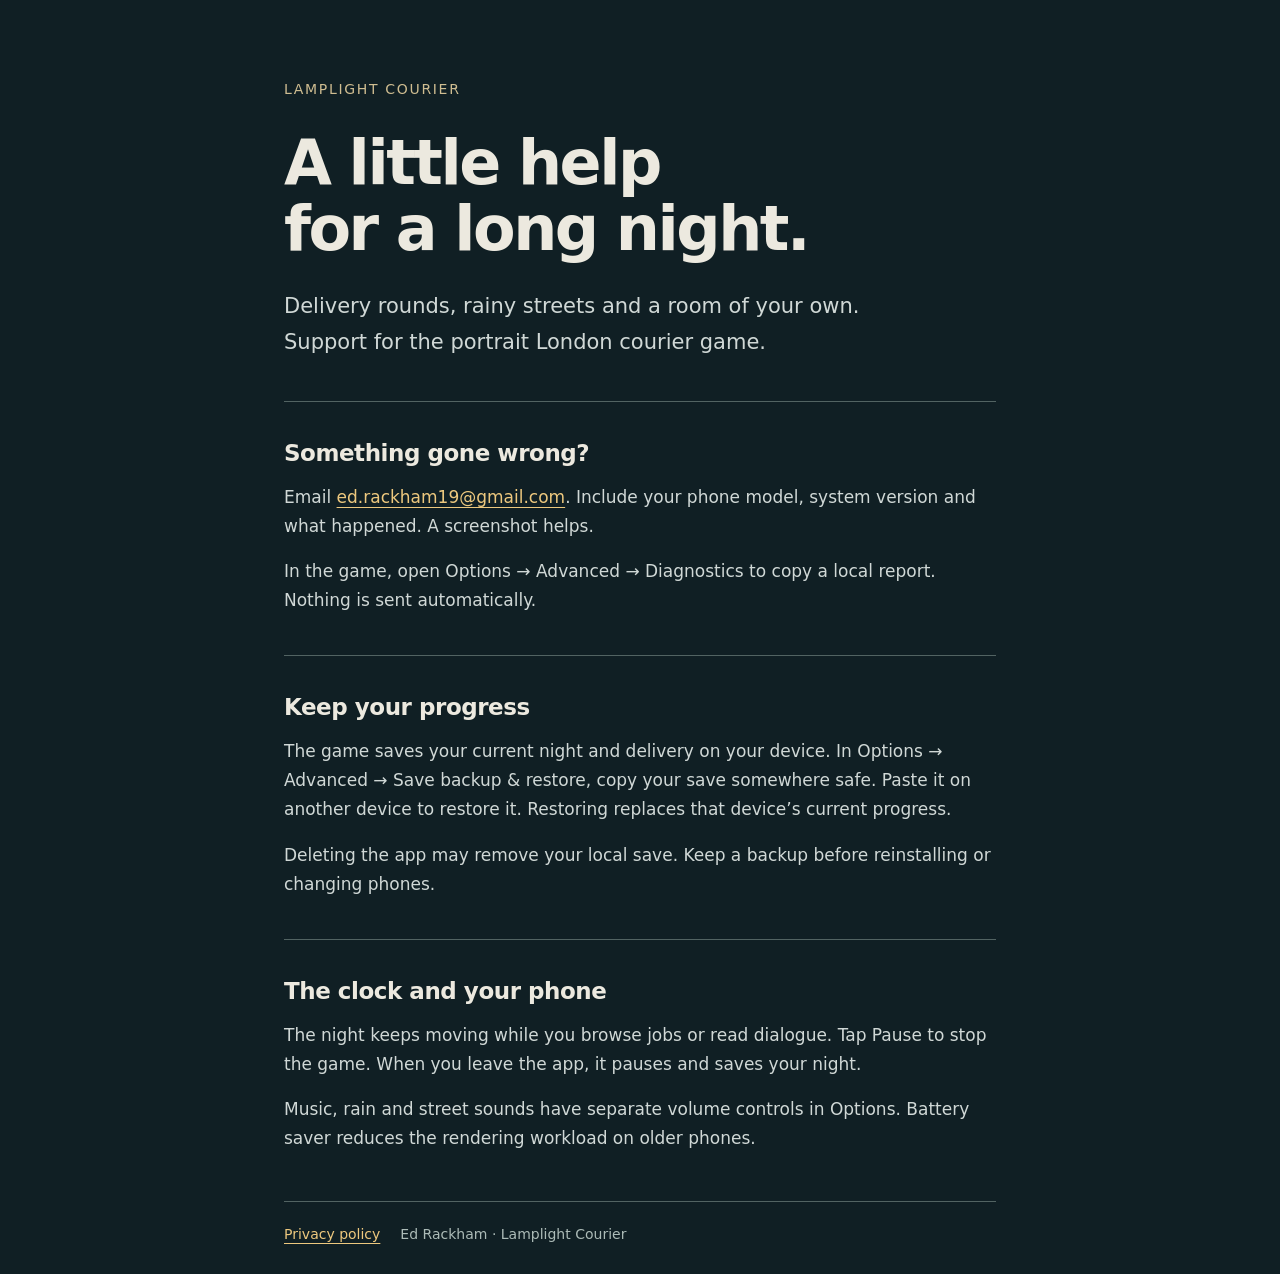
==== index.html @ e32ae00d "Publish Lamplight Courier support and privacy pages" ====
<!doctype html><html lang="en"><head><meta charset="utf-8"><meta name="viewport" content="width=device-width, initial-scale=1"><meta name="description" content="Help and support for Lamplight Courier."><title>Lamplight Courier | Support</title><link rel="stylesheet" href="style.css"></head><body><main><p class="name">LAMPLIGHT COURIER</p><h1>A little help<br>for a long night.</h1><p class="intro">Delivery rounds, rainy streets and a room of your own. Support for the portrait London courier game.</p><section><h2>Something gone wrong?</h2><p>Email <a href="mailto:ed.rackham19@gmail.com">ed.rackham19@gmail.com</a>. Include your phone model, system version and what happened. A screenshot helps.</p><p>In the game, open Options → Advanced → Diagnostics to copy a local report. Nothing is sent automatically.</p></section><section><h2>Keep your progress</h2><p>The game saves your current night and delivery on your device. In Options → Advanced → Save backup &amp; restore, copy your save somewhere safe. Paste it on another device to restore it. Restoring replaces that device’s current progress.</p><p>Deleting the app may remove your local save. Keep a backup before reinstalling or changing phones.</p></section><section><h2>The clock and your phone</h2><p>The night keeps moving while you browse jobs or read dialogue. Tap Pause to stop the game. When you leave the app, it pauses and saves your night.</p><p>Music, rain and street sounds have separate volume controls in Options. Battery saver reduces the rendering workload on older phones.</p></section><footer><a href="privacy.html">Privacy policy</a><span>Ed Rackham · Lamplight Courier</span></footer></main></body></html>
---- style.css ----
:root{color-scheme:dark;font-family:system-ui,-apple-system,sans-serif;background:#101f24;color:#ece9df}*{box-sizing:border-box}body{margin:0}main{max-width:760px;margin:auto;padding:64px 24px 32px}.name{font-size:14px;letter-spacing:.12em;color:#cfbd91}h1{font-size:clamp(36px,7vw,62px);line-height:1.06;letter-spacing:-.04em;margin:28px 0}h2{font-size:23px;letter-spacing:-.02em;margin:30px 0 12px}p{font-size:17px;line-height:1.7;color:#d0d8d6}.intro{font-size:21px;max-width:580px}section{border-top:1px solid #526362;margin-top:40px;padding-top:8px}a{color:#edc87e;text-underline-offset:4px}a:focus-visible{outline:3px solid #edc87e;outline-offset:4px}footer{margin-top:48px;border-top:1px solid #526362;padding-top:24px;display:flex;flex-wrap:wrap;gap:20px;font-size:14px}footer span{color:#acbbb7}@media(max-width:440px){main{padding-top:36px}}
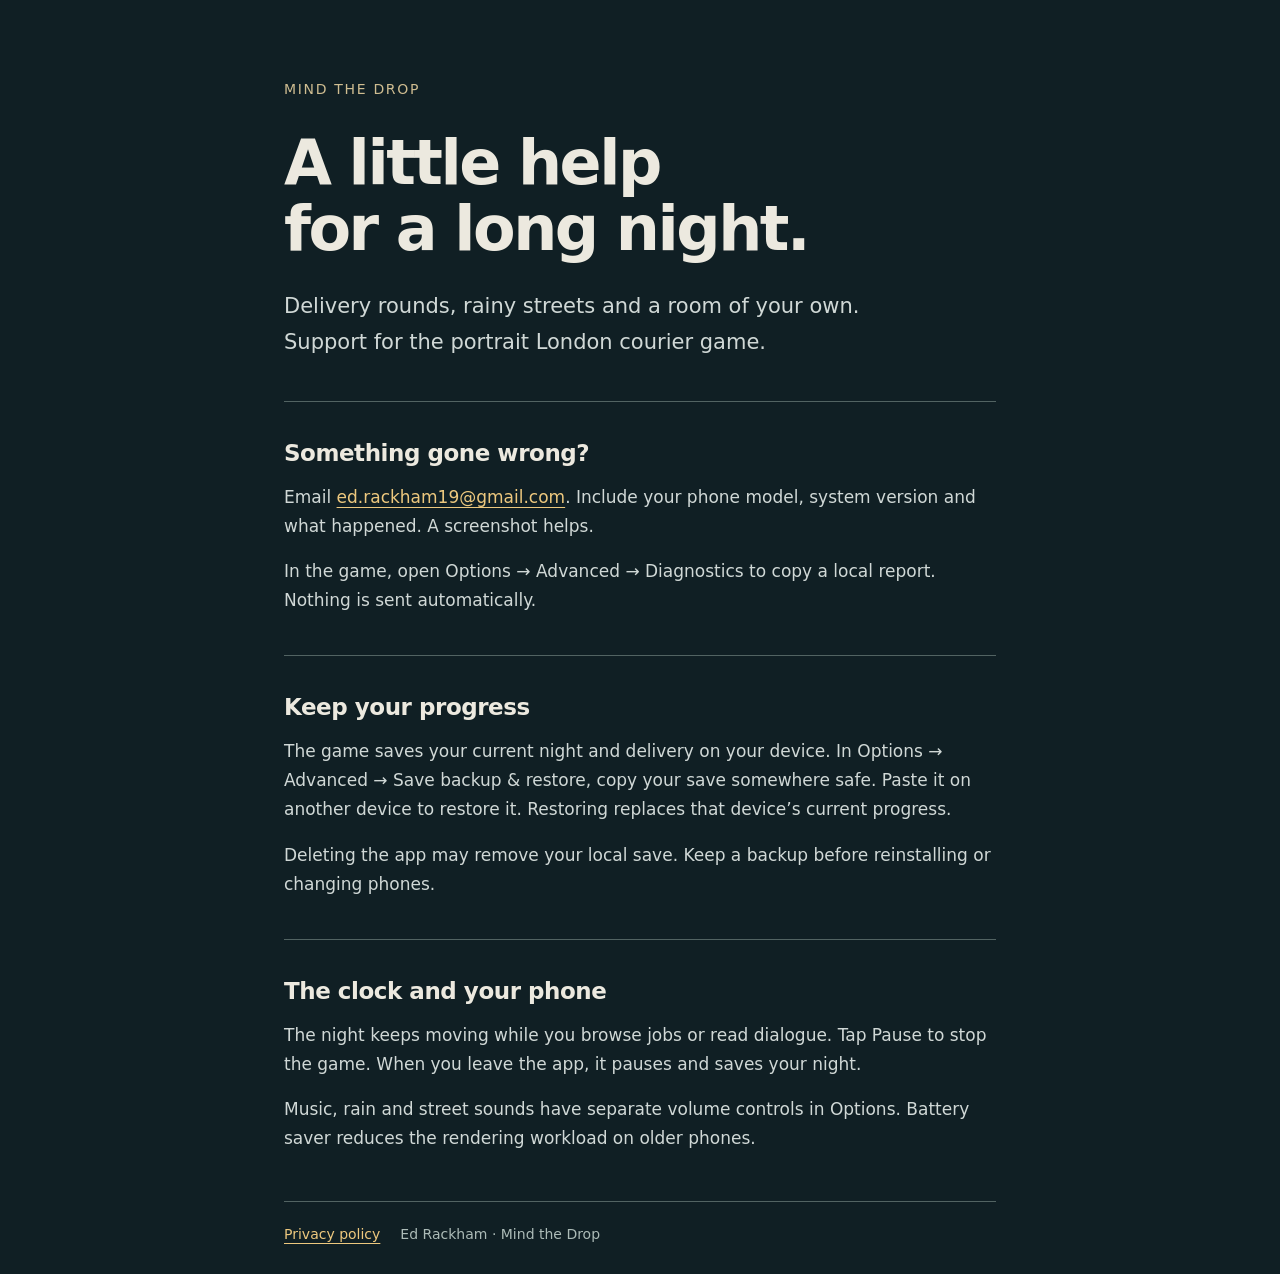
==== commit 2f2bb5cc: "Rename game to Mind the Drop" ====
--- a/index.html
+++ b/index.html
@@ -1 +1 @@
-<!doctype html><html lang="en"><head><meta charset="utf-8"><meta name="viewport" content="width=device-width, initial-scale=1"><meta name="description" content="Help and support for Lamplight Courier."><title>Lamplight Courier | Support</title><link rel="stylesheet" href="style.css"></head><body><main><p class="name">LAMPLIGHT COURIER</p><h1>A little help<br>for a long night.</h1><p class="intro">Delivery rounds, rainy streets and a room of your own. Support for the portrait London courier game.</p><section><h2>Something gone wrong?</h2><p>Email <a href="mailto:ed.rackham19@gmail.com">ed.rackham19@gmail.com</a>. Include your phone model, system version and what happened. A screenshot helps.</p><p>In the game, open Options → Advanced → Diagnostics to copy a local report. Nothing is sent automatically.</p></section><section><h2>Keep your progress</h2><p>The game saves your current night and delivery on your device. In Options → Advanced → Save backup &amp; restore, copy your save somewhere safe. Paste it on another device to restore it. Restoring replaces that device’s current progress.</p><p>Deleting the app may remove your local save. Keep a backup before reinstalling or changing phones.</p></section><section><h2>The clock and your phone</h2><p>The night keeps moving while you browse jobs or read dialogue. Tap Pause to stop the game. When you leave the app, it pauses and saves your night.</p><p>Music, rain and street sounds have separate volume controls in Options. Battery saver reduces the rendering workload on older phones.</p></section><footer><a href="privacy.html">Privacy policy</a><span>Ed Rackham · Lamplight Courier</span></footer></main></body></html>
+<!doctype html><html lang="en"><head><meta charset="utf-8"><meta name="viewport" content="width=device-width, initial-scale=1"><meta name="description" content="Help and support for Mind the Drop."><title>Mind the Drop | Support</title><link rel="stylesheet" href="style.css"></head><body><main><p class="name">MIND THE DROP</p><h1>A little help<br>for a long night.</h1><p class="intro">Delivery rounds, rainy streets and a room of your own. Support for the portrait London courier game.</p><section><h2>Something gone wrong?</h2><p>Email <a href="mailto:ed.rackham19@gmail.com">ed.rackham19@gmail.com</a>. Include your phone model, system version and what happened. A screenshot helps.</p><p>In the game, open Options → Advanced → Diagnostics to copy a local report. Nothing is sent automatically.</p></section><section><h2>Keep your progress</h2><p>The game saves your current night and delivery on your device. In Options → Advanced → Save backup &amp; restore, copy your save somewhere safe. Paste it on another device to restore it. Restoring replaces that device’s current progress.</p><p>Deleting the app may remove your local save. Keep a backup before reinstalling or changing phones.</p></section><section><h2>The clock and your phone</h2><p>The night keeps moving while you browse jobs or read dialogue. Tap Pause to stop the game. When you leave the app, it pauses and saves your night.</p><p>Music, rain and street sounds have separate volume controls in Options. Battery saver reduces the rendering workload on older phones.</p></section><footer><a href="privacy.html">Privacy policy</a><span>Ed Rackham · Mind the Drop</span></footer></main></body></html>
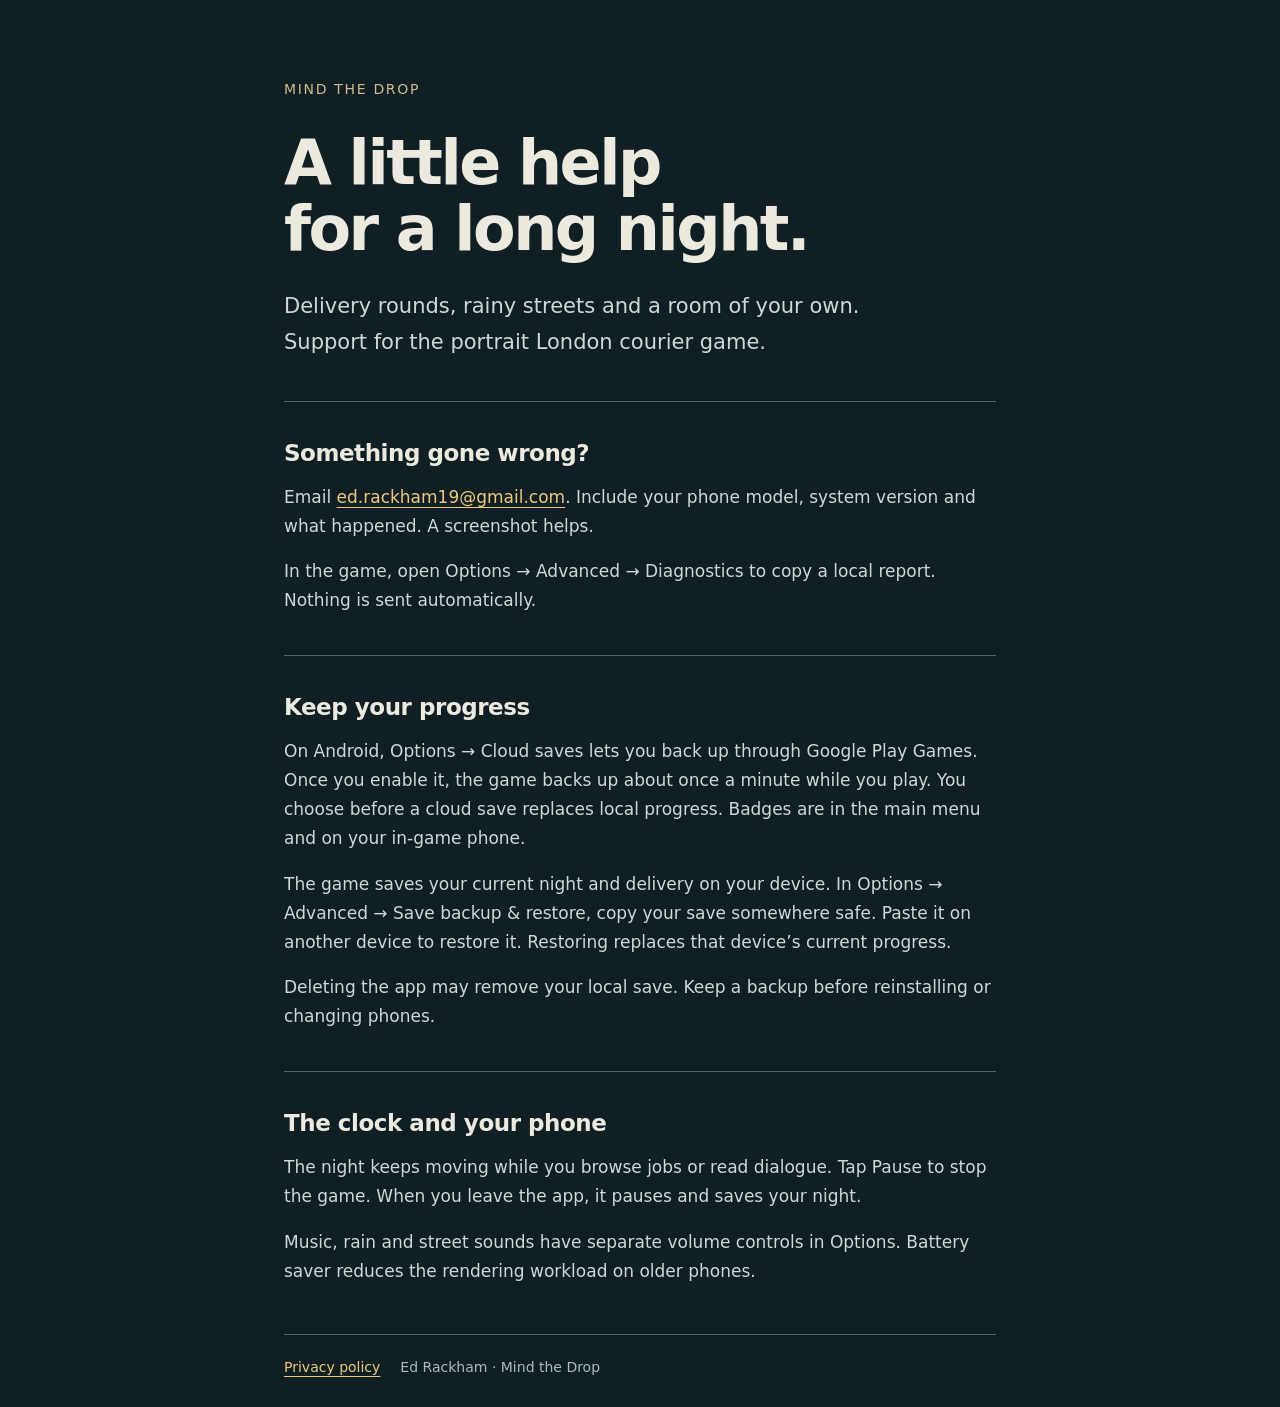
==== commit 2f5d0462: "Add cloud save help and game data deletion instructions" ====
--- a/index.html
+++ b/index.html
@@ -1 +1 @@
-<!doctype html><html lang="en"><head><meta charset="utf-8"><meta name="viewport" content="width=device-width, initial-scale=1"><meta name="description" content="Help and support for Mind the Drop."><title>Mind the Drop | Support</title><link rel="stylesheet" href="style.css"></head><body><main><p class="name">MIND THE DROP</p><h1>A little help<br>for a long night.</h1><p class="intro">Delivery rounds, rainy streets and a room of your own. Support for the portrait London courier game.</p><section><h2>Something gone wrong?</h2><p>Email <a href="mailto:ed.rackham19@gmail.com">ed.rackham19@gmail.com</a>. Include your phone model, system version and what happened. A screenshot helps.</p><p>In the game, open Options → Advanced → Diagnostics to copy a local report. Nothing is sent automatically.</p></section><section><h2>Keep your progress</h2><p>The game saves your current night and delivery on your device. In Options → Advanced → Save backup &amp; restore, copy your save somewhere safe. Paste it on another device to restore it. Restoring replaces that device’s current progress.</p><p>Deleting the app may remove your local save. Keep a backup before reinstalling or changing phones.</p></section><section><h2>The clock and your phone</h2><p>The night keeps moving while you browse jobs or read dialogue. Tap Pause to stop the game. When you leave the app, it pauses and saves your night.</p><p>Music, rain and street sounds have separate volume controls in Options. Battery saver reduces the rendering workload on older phones.</p></section><footer><a href="privacy.html">Privacy policy</a><span>Ed Rackham · Mind the Drop</span></footer></main></body></html>
+<!doctype html><html lang="en"><head><meta charset="utf-8"><meta name="viewport" content="width=device-width, initial-scale=1"><meta name="description" content="Help and support for Mind the Drop."><title>Mind the Drop | Support</title><link rel="stylesheet" href="style.css"></head><body><main><p class="name">MIND THE DROP</p><h1>A little help<br>for a long night.</h1><p class="intro">Delivery rounds, rainy streets and a room of your own. Support for the portrait London courier game.</p><section><h2>Something gone wrong?</h2><p>Email <a href="mailto:ed.rackham19@gmail.com">ed.rackham19@gmail.com</a>. Include your phone model, system version and what happened. A screenshot helps.</p><p>In the game, open Options → Advanced → Diagnostics to copy a local report. Nothing is sent automatically.</p></section><section><h2>Keep your progress</h2><p>On Android, Options → Cloud saves lets you back up through Google Play Games. Once you enable it, the game backs up about once a minute while you play. You choose before a cloud save replaces local progress. Badges are in the main menu and on your in-game phone.</p><p>The game saves your current night and delivery on your device. In Options → Advanced → Save backup &amp; restore, copy your save somewhere safe. Paste it on another device to restore it. Restoring replaces that device’s current progress.</p><p>Deleting the app may remove your local save. Keep a backup before reinstalling or changing phones.</p></section><section><h2>The clock and your phone</h2><p>The night keeps moving while you browse jobs or read dialogue. Tap Pause to stop the game. When you leave the app, it pauses and saves your night.</p><p>Music, rain and street sounds have separate volume controls in Options. Battery saver reduces the rendering workload on older phones.</p></section><footer><a href="privacy.html">Privacy policy</a><span>Ed Rackham · Mind the Drop</span></footer></main></body></html>
